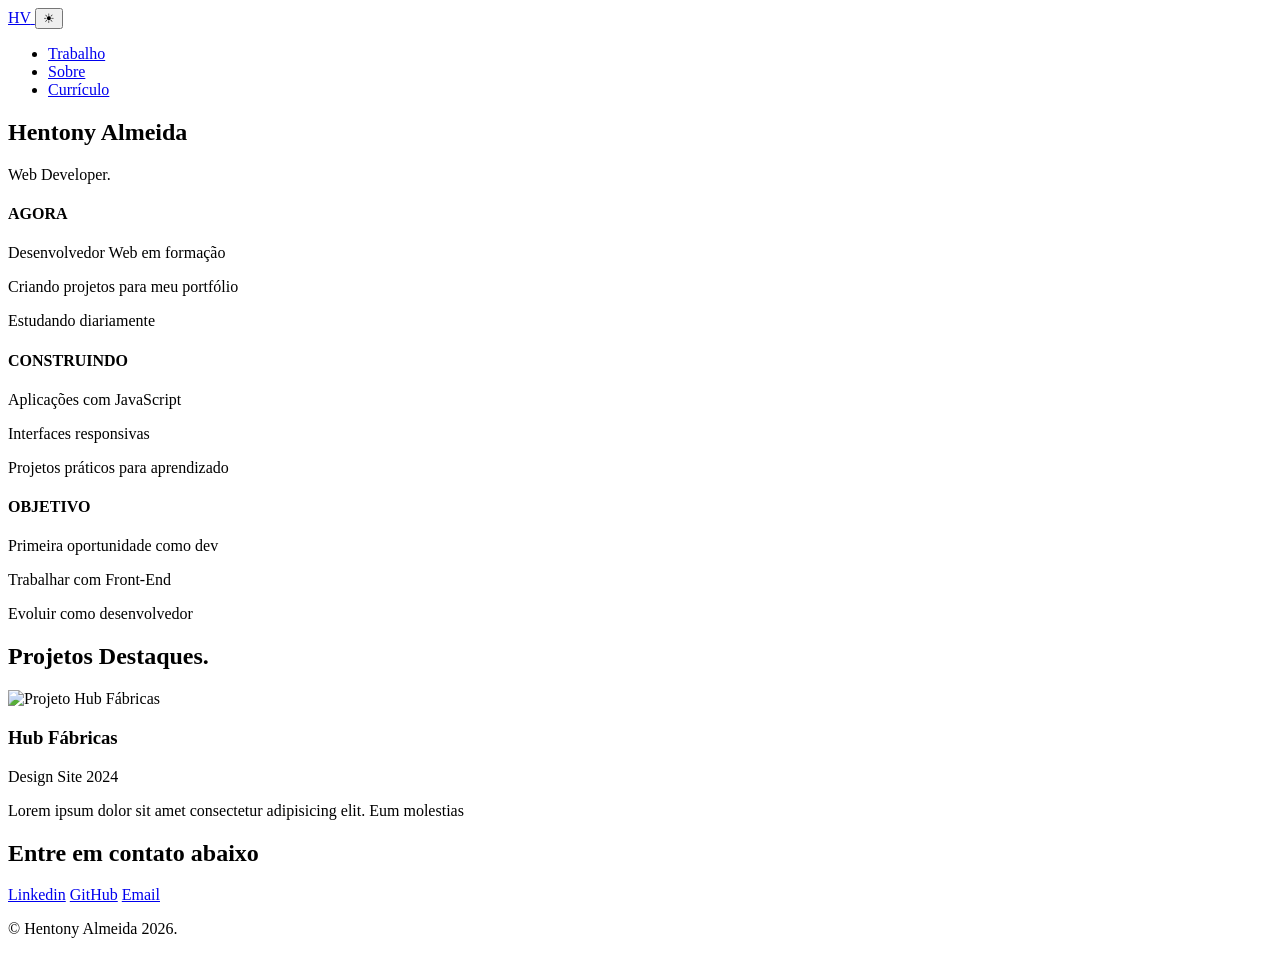
==== index.html @ 545539e0 "alteração contato" ====
<!DOCTYPE html>
<html lang="pt-br">
<head>
<meta charset="UTF-8">
<meta name="viewport" content="width=device-width, initial-scale=1.0">
<link href="https://fonts.googleapis.com/css2?family=Inter:wght@300;400;500;600&display=swap" rel="stylesheet">
<link rel="stylesheet" href="style.css">

<title>#HentonyAlmeida</title>
</head>

<body>

<header class="header">

    <div class="logo">
        <a href="#HentonyAlmeida">
            <span class="logo-hv">HV</span>
        </a>

    <!-- Botão de tema -->
        <button id="theme-toggle" class="theme-toggle">
            ☀
        </button>
    </div>

    <!-- Menu -->
    <nav class="nav-container" id="menu">
        <ul class="nav-menu">
            <li><a href="#HentonyAlmeida">Trabalho</a></li>
            <li><a href="sobre.html">Sobre</a></li>
            <li><a href="#Curriculo">Currículo</a></li>
        </ul>
    </nav>

    <!-- Hora -->
    <div class="time" id="time"></div>

</header>

<div class="container">
  <!-- Seção Hero -->
  <section class="hero">
    <div class="hero-content">
      <h1 class="hero-name">Hentony Almeida</h1>
      <p class="hero-subtitle">Web Developer.</p>
    </div>
  </section>

  <!-- Seção Trajetória -->

  <section class="journey">

    <div class="journey-container">

      <div class="journey-col">
        <h4>AGORA</h4>
        <p>Desenvolvedor Web em formação</p>
        <p>Criando projetos para meu portfólio</p>
        <p>Estudando diariamente</p>
      </div>

      <div class="journey-col">
        <h4>CONSTRUINDO</h4>
        <p>Aplicações com JavaScript</p>
        <p>Interfaces responsivas</p>
        <p>Projetos práticos para aprendizado</p>
      </div>

      <div class="journey-col">
        <h4>OBJETIVO</h4>
        <p>Primeira oportunidade como dev</p>
        <p>Trabalhar com Front-End</p>
        <p>Evoluir como desenvolvedor</p>
      </div>

    </div>

  </section>

  <!-- Seção Projetos -->

  <section class="projects">

    <div class="projects-title">
      <h1>Projetos Destaques.</h1>
    </div>

    <!-- Projeto 1 -->
    <div class="project-card">
      <div class="project-media">
          <img src="hub_fabricas.png" alt="Projeto Hub Fábricas">
      </div>

      <div class="project-info">
        <div class="project-header">
          <h3>Hub Fábricas</h3>

          <div class="tags">
            <span>Design</span>
            <span>Site</span>
            <span>2024</span>
          </div>
        </div>

        <p>
          Lorem ipsum dolor sit amet consectetur adipisicing elit. Eum molestias
        </p>
      </div>
    </div>

  </section>

  <section class="contact">

    <div class="contact-title">
      <h2>Entre em contato abaixo</h2>
    </div>

    <div class="social-links">
      <a href="#">Linkedin</a>
      <a href="https://github.com/tonyhento" target="_blank" rel="noopener noreferrer">GitHub</a>
      <a href="https://mailto:silvahentony38@gmail.com?subject=Contato pelo Portfólio" target=""">Email</a>
    </div>

    <p class="copyright">© Hentony Almeida 2026.</p>

  </section>

</div>

<section class="content"></section>
<script src="script.js"></script>

</body>
</html>
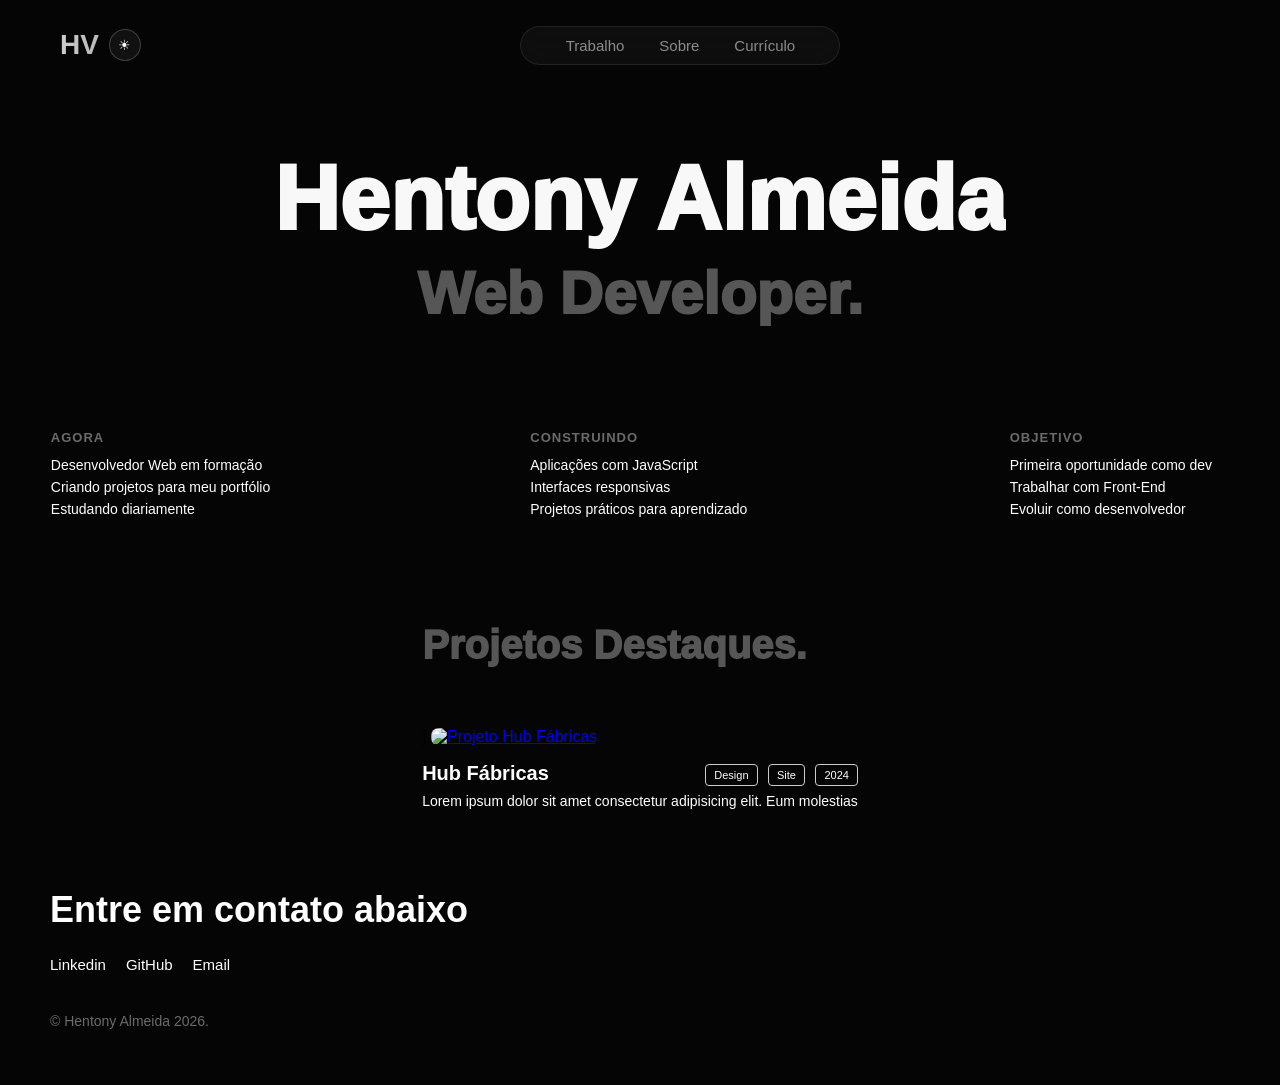
==== commit 0eab5acb: "UPDATE ADD PAGINA SOBRE PROJETO" ====
--- a/index.html
+++ b/index.html
@@ -1,12 +1,12 @@
 <!DOCTYPE html>
-<html lang="pt-br">
-<head>
-<meta charset="UTF-8">
-<meta name="viewport" content="width=device-width, initial-scale=1.0">
-<link href="https://fonts.googleapis.com/css2?family=Inter:wght@300;400;500;600&display=swap" rel="stylesheet">
-<link rel="stylesheet" href="style.css">
+  <html lang="pt-br">
+  <head>
+  <meta charset="UTF-8">
+  <meta name="viewport" content="width=device-width, initial-scale=1.0">
+  <link href="https://fonts.googleapis.com/css2?family=Inter:wght@300;400;500;600&display=swap" rel="stylesheet">
+  <link rel="stylesheet" href="style.css">
+  <title>HentonyAlmeida</title>
 
-<title>#HentonyAlmeida</title>
 </head>
 
 <body>
@@ -88,8 +88,10 @@
 
     <!-- Projeto 1 -->
     <div class="project-card">
-      <div class="project-media">
+      <div class="project-media">]
+        <a href="hub-fabricas.html" target="_parent">
           <img src="hub_fabricas.png" alt="Projeto Hub Fábricas">
+        </a>
       </div>
 
       <div class="project-info">
--- a/style.css
+++ b/style.css
@@ -0,0 +1,493 @@
+*{
+    margin:0;
+    padding:0;
+    box-sizing:border-box;
+}
+
+body{
+    padding-top:100px;
+    background:#050505;
+    font-family: Helvetica, Arial, sans-serif;
+}
+
+h5 {
+    font-family: 'Inter', sans-serif;
+    font-size: 2.5rem;
+    font-style: normal;
+    font-weight: 400;
+    line-height: 3rem;
+    letter-spacing: 0em;
+    text-align: left;
+    margin: 0 0 .5rem 0;
+    color: #fff;
+}
+
+/* HEADER */
+
+.header {
+    top:0;
+    width:100%;
+    height:90px;
+    display:flex;
+    z-index:1000;
+    padding:0 60px;
+    position:fixed;
+    align-items:center;
+    justify-content:space-between;
+}
+
+/* LOGO */
+
+.logo a {
+    text-decoration:none;
+}
+
+.logo {
+    display: flex;
+    font-size:28px;
+    font-weight:bold;
+    align-items: center;
+    gap: 10px;
+}
+
+.logo-hv {
+    background: linear-gradient(270deg, #cccccc, #ffffff, #999999, #cccccc);
+    background-size: 800% 800%;
+    background-clip: text;
+    -webkit-text-fill-color: transparent;
+    animation: gradientAnimation 8s ease infinite;
+}
+
+/* BOTÃO DARK/LIGHT */
+
+.theme-toggle {
+    width:32px;
+    height:32px;
+    border-radius:50%;
+    border:1px solid rgba(255,255,255,0.2);
+    background:rgba(255,255,255,0.05);
+    color:white;
+    cursor:pointer;
+    display:flex;
+    align-items:center;
+    justify-content:center;
+    font-size:14px;
+    transition:all .3s ease;
+}
+
+.theme-toggle:hover {
+    background:rgba(255,255,255,0.15);
+}
+
+/* BOTAO MODO CLARO */
+
+body.light-mode {
+    background:#ffffff;
+}
+
+body.light-mode .hero {
+    background:#ffffff;
+}
+
+body.light-mode .hero-content h1 {
+    background-color: #111;
+}
+
+body.light-mode .hero-content p {
+    color:#0505052a;
+}
+
+body.light-mode .nav-container {
+    background:rgba(0,0,0,0.04);
+    border:1px solid rgba(0,0,0,0.08);
+}
+
+body.light-mode .nav-menu a {
+    color:#444;
+}
+
+body.light-mode .nav-menu a:hover {
+    color:#000;
+}
+
+body.light-mode .time {
+    color:#444;
+}
+
+body.light-mode .theme-toggle {
+    color:#000;
+    border:1px solid rgba(0,0,0,0.2);
+}
+
+body.light-mode .project-header h3,
+body.light-mode .tags span {
+    color:#111;
+}
+
+body.light-mode .project-info p {
+    color: #05050581;
+}
+
+/* Animação do gradiente */
+@keyframes gradientAnimation {
+    0% { background-position: 0% 50%; }
+    50% { background-position: 100% 50%; }
+    100% { background-position: 0% 50%; }
+}
+
+/* NAV CONTAINER */
+
+.nav-container {
+    width:320px;
+    display:flex;
+    padding:10px 20px;
+    border-radius:50px;
+    align-items:center;
+    justify-content:space-between;
+    backdrop-filter: blur(12px);
+    background:rgba(255,255,255,0.04);
+    border:1px solid rgba(255,255,255,0.08);
+    transition:all 0.45s cubic-bezier(.4,0,.2,1);
+}
+
+/* MENU CENTRAL */
+.nav-menu {
+    display: flex;
+    list-style: none;
+    gap: 35px;
+    justify-content: center; /* centraliza horizontalmente */
+    flex: 1; /* ocupa todo espaço central */
+    transform: opacity 0.3s ease, transform 0.3s ease;
+}
+
+.nav-menu li {
+    display: flex;
+    align-items: center;
+}
+
+.nav-menu a {
+    font-size: 15px;
+    transition: 0.3s;
+    color: #8c8c8c;
+    text-decoration: none;
+}
+
+.nav-menu a:hover {
+    color: white;
+}
+
+/* TIME */
+
+.time {
+    font-size:14px;
+    color:#7a7a7a;
+}
+
+/* CONTAINER */
+
+.container {
+    display: block;
+    align-content: center;
+    margin: auto;
+    max-width: 1200px;
+    padding-bottom: 1rem;
+}
+
+/* Seção Hero */
+.hero {
+    width: 100%;
+    min-height: 30vh; /* altura menor, para ficar próximo ao menu */
+    display: flex;
+    justify-content: center;
+    align-items: flex-start; /* alinha no topo da seção */
+    text-align: center;
+    background: #050505;
+    padding: 2rem; /* mais espaço no topo */
+}
+
+.hero-content {
+    margin-top: 1rem; /* distância do menu */
+}
+
+.hero-content h1 {
+    font-size: 90px;
+    font-weight: 1000;
+    background-color: #f8f8f8;
+    background-size: 800% 800%;
+    background-clip: text;
+    -webkit-text-fill-color: transparent;
+    animation: gradientAnimation 8s ease infinite;
+    margin-bottom: 0.5rem;
+}
+
+.hero-content p {
+    font-size: 60px;
+    font-weight: 1000;
+    color: #6b6b6b;
+    opacity: 0.8;
+}
+
+/* SEÇÃO TRAJETÓRIA */
+
+.journey {
+    width:100%;
+    display:grid;
+    justify-content:center;
+    align-items: center;
+    padding: 60px 0;
+}
+
+.journey-container {
+    width:100%;
+    max-width:1200px;
+    display:grid;
+    grid-template-columns:repeat(3,1fr);
+    gap: 260px;
+}
+
+.journey-col h4{
+    font-size:13px;
+    letter-spacing:1px;
+    color:#6b6b6b;
+    margin-bottom:12px;
+}
+
+.journey-col p{
+    font-size:14px;
+    color:#ffffff;
+    margin-bottom:6px;
+}
+
+/* LIGHT MODE */
+
+body.light-mode .journey-col p{
+    color:#111;
+}
+
+body.light-mode .journey-col h4{
+    color:#666;
+}
+
+/* RESPONSIVO */
+
+@media (max-width:768px){
+
+    .journey-container{
+        grid-template-columns:1fr;
+        gap:40px;
+    }
+
+}
+
+/* Projetos */
+
+.projects {
+    display: grid;
+    max-width:1600px;
+    align-items: center;
+    justify-content: center;
+    margin: 0;
+    padding: 40px 10px;
+    gap:60px;
+}
+
+/* TITULO PROJETOS */
+
+.projects-title {
+    display:flex;
+    align-items:center;
+    gap:10px;
+}
+
+.projects-title h1 {
+    font-size: 40px;
+    font-weight: 1000;
+    color: #6b6b6b;
+    opacity: 0.8;
+}
+
+.projects-title h2 {
+    color: #6b6b6b;
+    opacity: 0,8;
+    font-family: 'Inter', sans-serif;
+    font-size: 2.5rem;
+    font-style: normal;
+    font-weight: 700;
+    line-height: 48px;
+    letter-spacing: 0em;
+    text-align: left;
+    margin: .5rem 0;
+}
+
+/* CARD PROJETOS */
+
+.project-card {
+    display:flex;
+    flex-direction:column;
+}
+
+.project-media img {
+    width: 100%;
+    height: auto;
+    border-radius: 8px;
+}
+
+.project-info {
+    margin-top:16px;
+}
+
+.project-header {
+    display:flex;
+    justify-content:space-between;
+    align-items:center;
+}
+
+.project-header h3 {
+    color: #fff;
+    font-size:20px;
+    font-weight:600;
+}
+
+.tags span {
+    color: #fff;
+    font-size:11px;
+    border:1px solid #ccc;
+    padding:4px 8px;
+    border-radius:4px;
+    margin-left:6px;
+}
+
+.project-info p {
+    margin-top:8px;
+    color:#fff;
+    font-size:14px;
+}
+
+@media (max-width:768px) {
+    .projects {
+        grid-template-columns:1fr;
+    }
+}
+
+/* CONTATO */
+
+.contact{
+    width:100%;
+    padding:40px 10px;
+}
+
+.contact-title{
+    display:flex;
+    align-items:center;
+}
+
+.contact-title h2{
+    font-size:36px;
+    color:#fff;
+}
+
+.social-links{
+    display:flex;
+    gap:20px;
+    margin:25px 0 40px;
+}
+
+.social-links a{
+    font-size:15px;
+    color:#fff;
+    text-decoration:none;
+    transition:0.3s;
+}
+
+.social-links a:hover{
+    opacity:0.7;
+}
+
+.copyright{
+    font-size:14px;
+    color:#6b6b6b;
+}
+
+
+
+/* ------------------------------------------------------------- */
+
+/* SEÇÃO ABOUT */
+
+.about {
+    display: flex;
+    align-items: center;
+    justify-content: space-between;
+    padding: 80px 0;
+    gap: 80px;
+}
+
+.about-intro {
+    max-width: 500px;
+}
+
+.about-intro h1 {
+    font-size: 64px;
+    color: #ffffff;
+    margin-bottom: 10px;
+}
+
+#apresentacao {
+    color: #6b6b6b;
+}
+
+#apresentacao-nome {
+    padding-bottom: 35px;
+}
+
+.about-intro p {
+    font-size: 16px;
+    color: #ffffff;
+    line-height: 1.7;
+}
+
+.about-me img {
+    width: 100%;
+    border-radius: 12px;
+    object-fit: cover;
+    box-shadow: 0 20px 40px rgba(122, 122, 122, 0.4);
+}
+
+@media (max-width: 900px) {
+
+.about {
+    flex-direction: column;
+    text-align: center;
+}
+
+.about-intro {
+    max-width: 100%;
+}
+
+}
+
+
+/* ------------------------------------------------------------- */
+
+/* ao clicar na imagem projeto hub fabricas */
+
+.prj-section {
+    display: flex;
+    flex-direction: row;
+    margin: 2rem 0;
+}
+
+.prj-subtitle {
+    width: 35%;
+    padding-right: 3rem;
+    display: block;
+    unicode-range: 3rem;
+    background-color: blue;
+}
+
+.prj-content {
+    width: 65%;
+    display: block;
+    color: #fff;
+    background-color: red;
+}
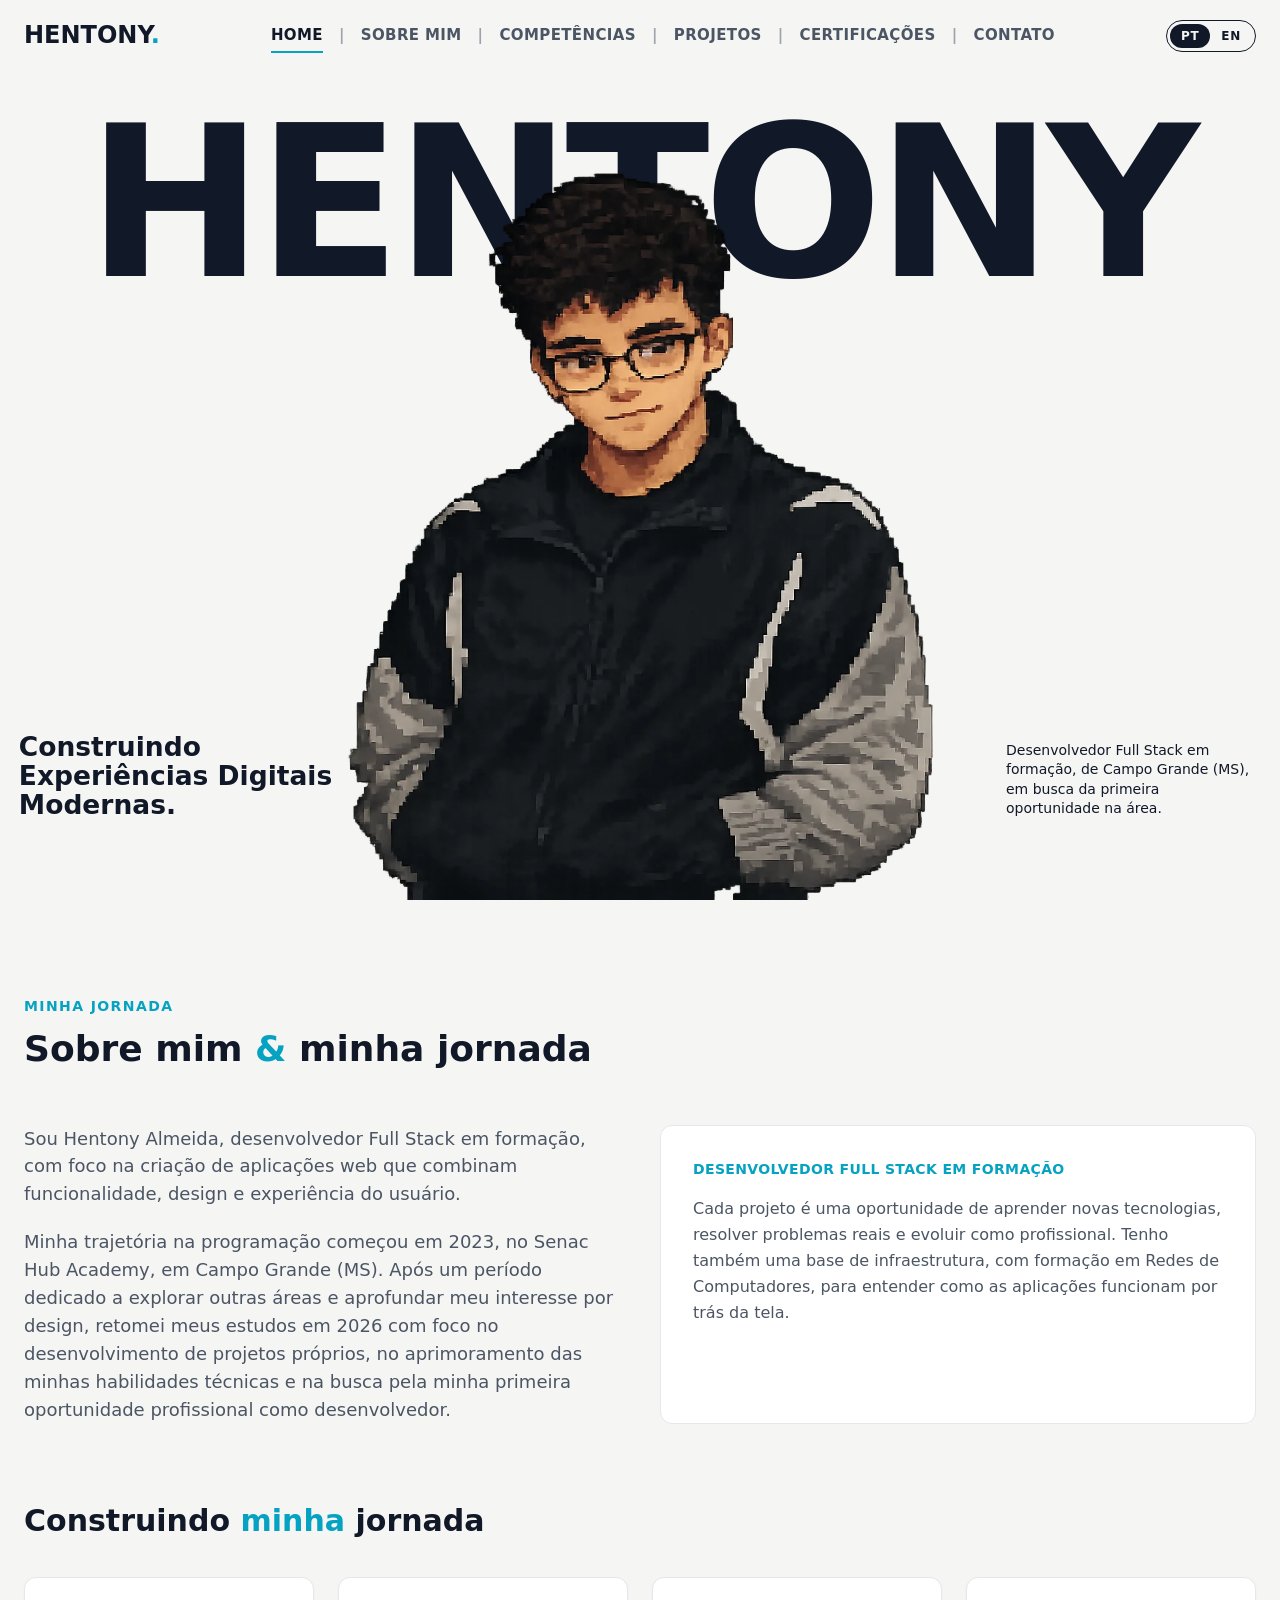
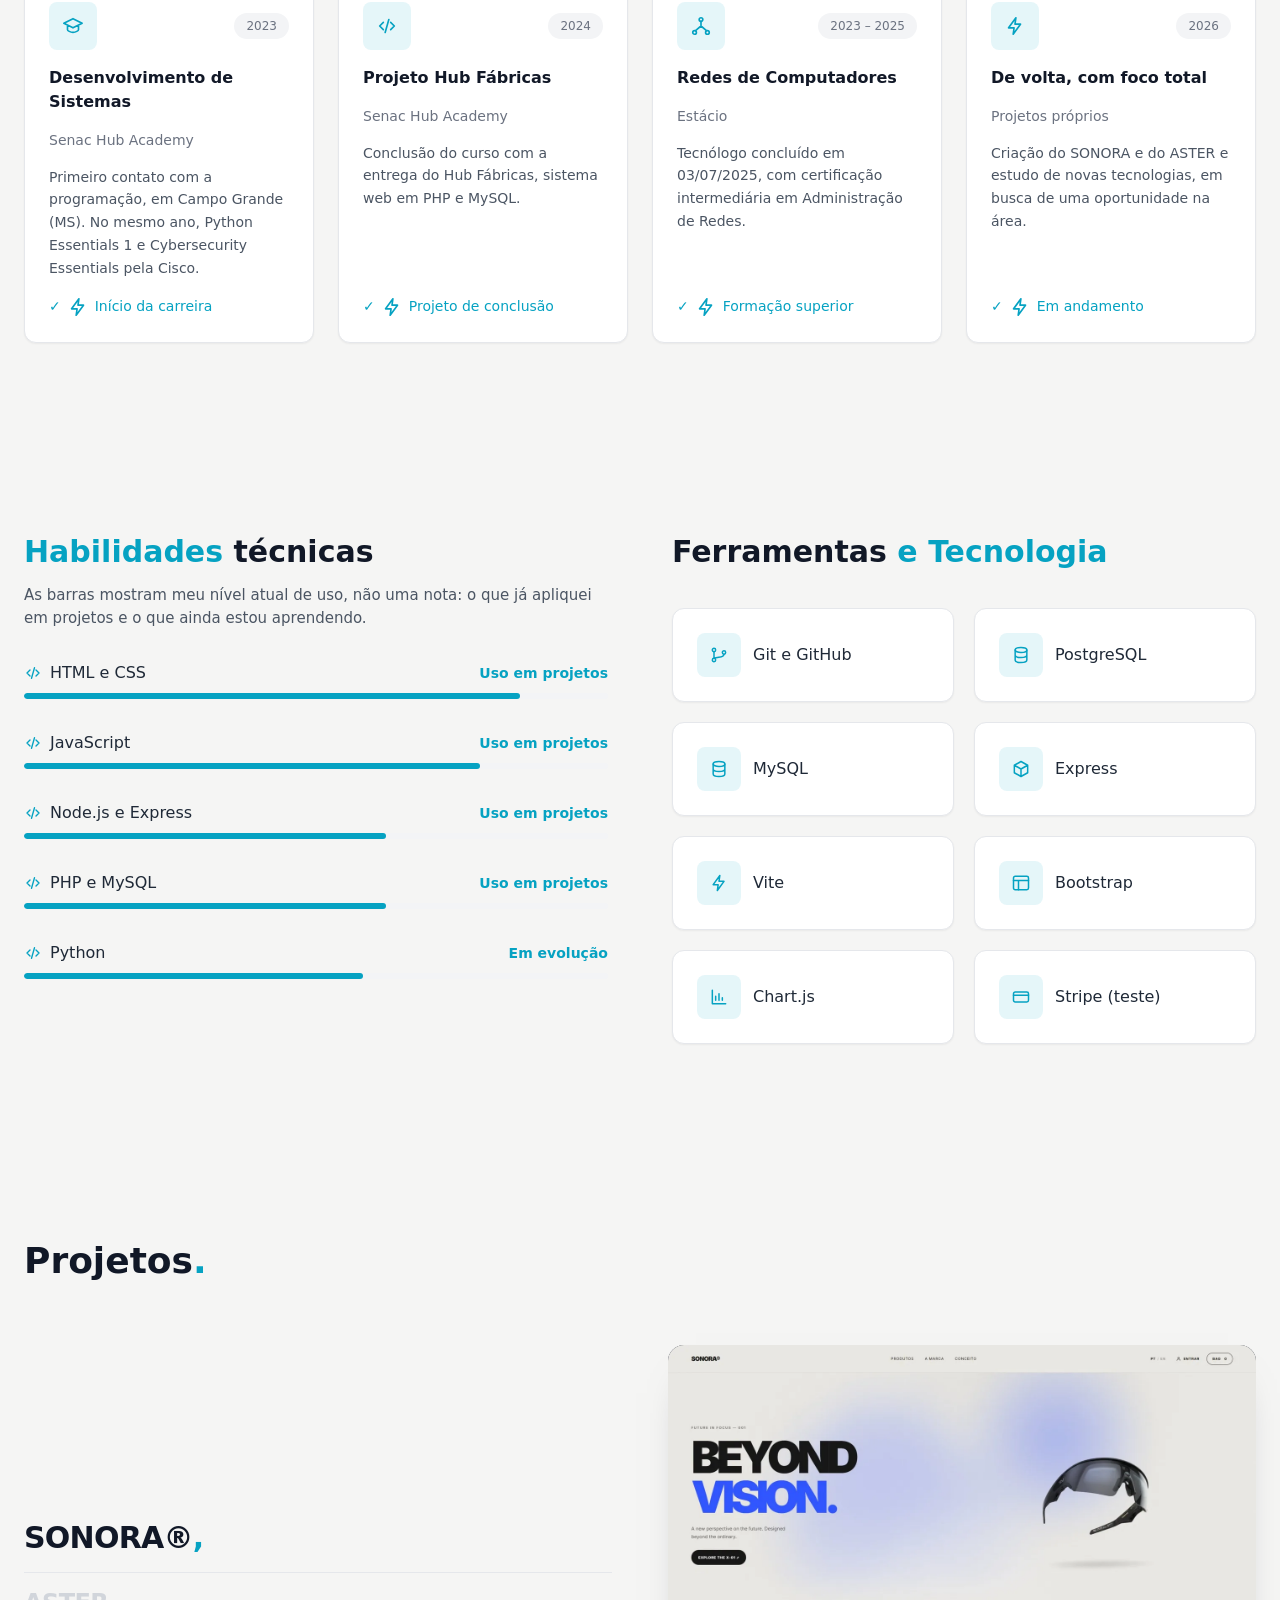
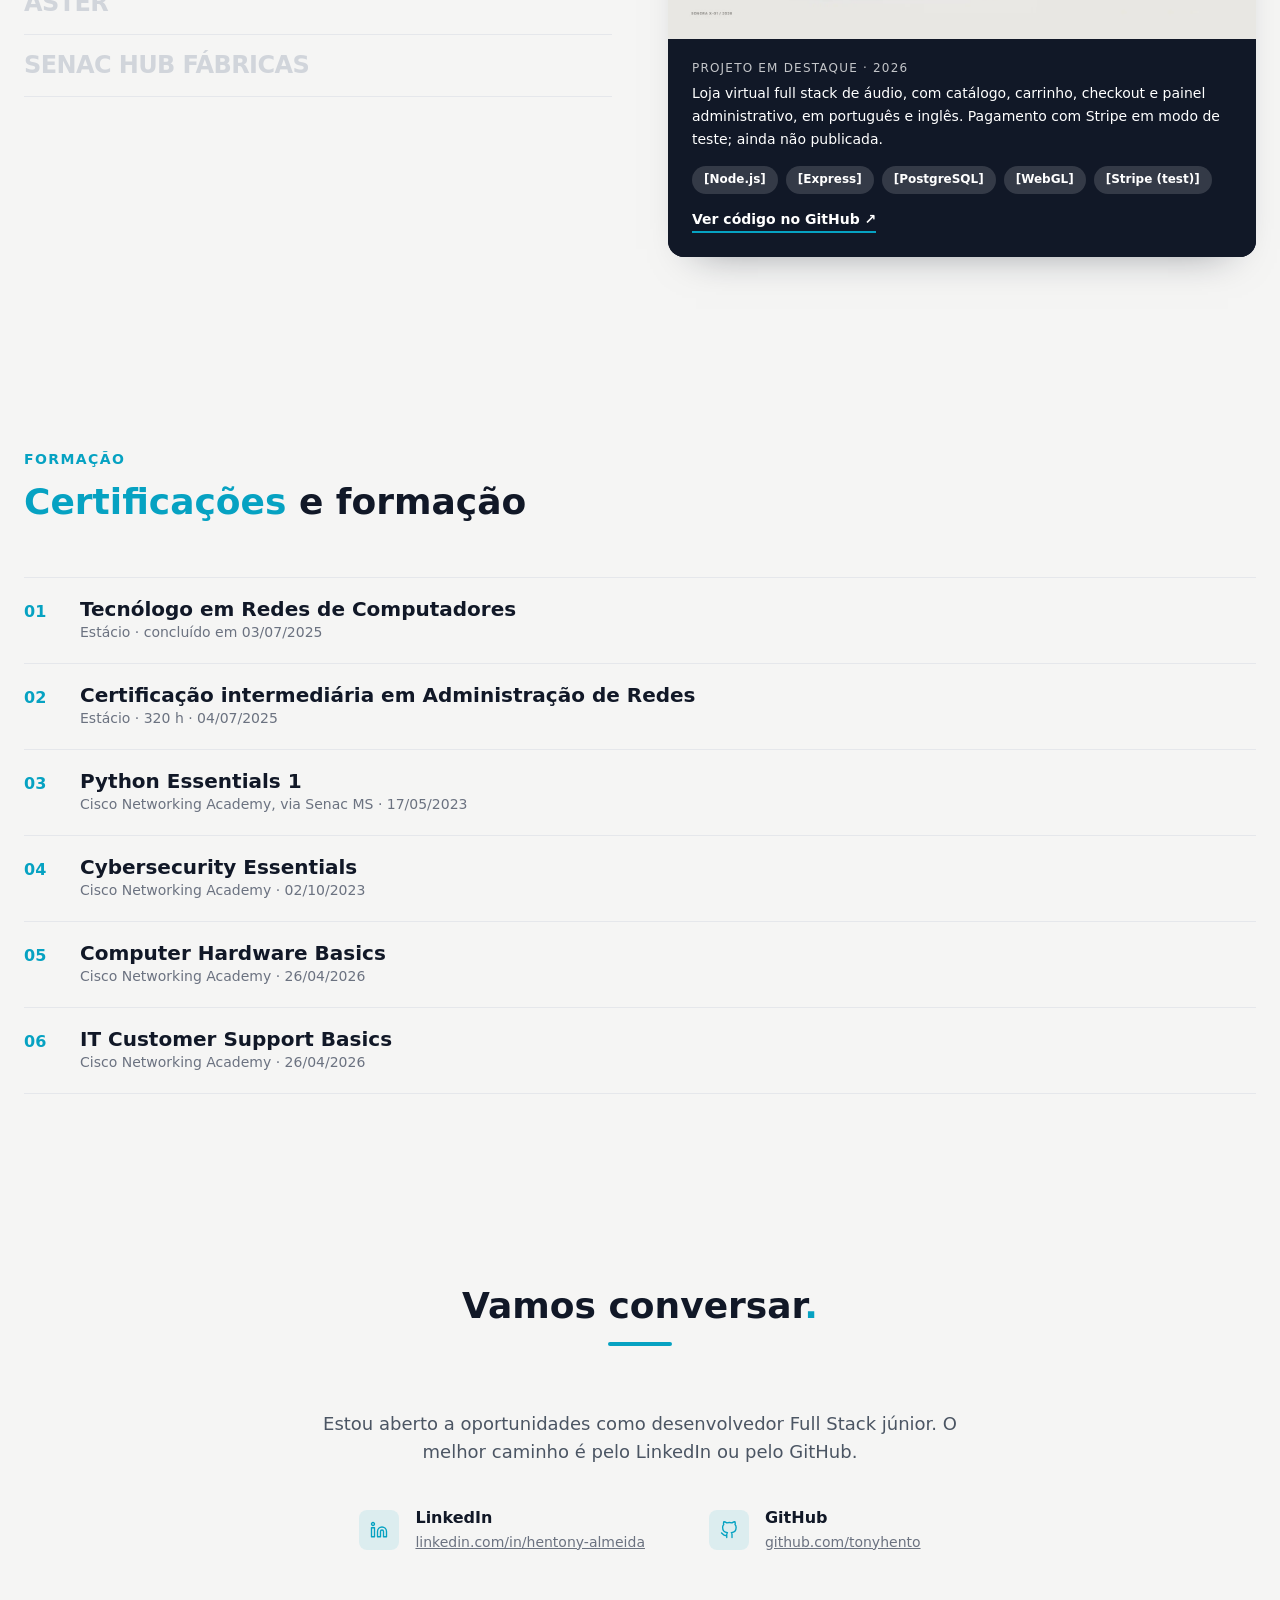
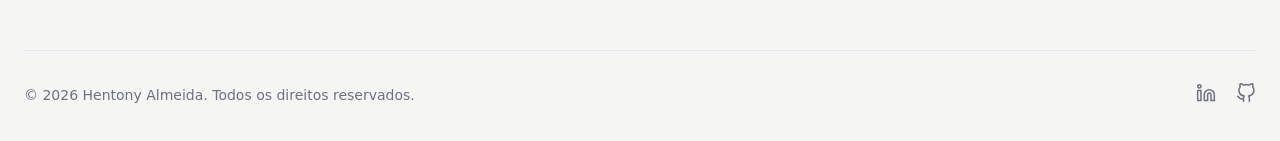
==== commit f2b2c55c: "Novo portfólio em HTML, CSS e JS" ====
--- a/index.html
+++ b/index.html
@@ -1,138 +1,160 @@
-<!DOCTYPE html>
-  <html lang="pt-br">
-  <head>
-  <meta charset="UTF-8">
-  <meta name="viewport" content="width=device-width, initial-scale=1.0">
-  <link href="https://fonts.googleapis.com/css2?family=Inter:wght@300;400;500;600&display=swap" rel="stylesheet">
+<!doctype html>
+<html lang="pt-BR">
+<head>
+  <meta charset="utf-8">
+  <meta name="viewport" content="width=device-width, initial-scale=1">
+  <title>Hentony Almeida — Desenvolvedor Full Stack em formação</title>
+  <meta name="description" content="Portfólio de Hentony Almeida, desenvolvedor Full Stack em formação: projetos SONORA, ASTER e Hub Fábricas, formação em Redes de Computadores e certificações.">
+  <meta name="theme-color" content="#f4f1ea">
+  <meta property="og:type" content="website">
+  <meta property="og:title" content="Hentony Almeida — Desenvolvedor Full Stack em formação">
+  <meta property="og:description" content="Aplicações modernas que unem design, performance e experiência do usuário.">
+  <meta property="og:image" content="assets/img/sonora-home.webp">
+  <link rel="icon" type="image/png" href="assets/img/favicon.png">
   <link rel="stylesheet" href="style.css">
-  <title>HentonyAlmeida</title>
+  <script src="i18n.js"></script>
+</head>
+<body class="i18n-pending">
+  <a class="skip" href="#sobre" data-i18n="skip">Pular para o conteúdo</a>
 
-</head>
+  <!-- ================= HERO ================= -->
+  <header class="topbar" id="topbar">
+    <a class="topbar__brand" href="#home">HENTONY<span>.</span></a>
+    <nav class="topbar__nav" id="sideNav" aria-label="Principal">
+      <a href="#home" data-i18n="nav.home">Home</a>
+      <a href="#sobre" data-i18n="side.about">Sobre mim</a>
+      <a href="#competencias" data-i18n="side.skills">Competências</a>
+      <a href="#projetos" data-i18n="side.projects">Projetos</a>
+      <a href="#certificacoes" data-i18n="side.certs">Certificações</a>
+      <a href="#contato" data-i18n="side.contact">Contato</a>
+    </nav>
+    <button class="lang" type="button" data-lang-switch aria-label="Mudar idioma / Change language">
+      <span data-lang="pt">PT</span><span data-lang="en">EN</span>
+    </button>
+    <button class="burger" id="burger" type="button" aria-label="Menu" aria-expanded="false" aria-controls="sideNav"><span></span><span></span><span></span></button>
+  </header>
+  <div class="scrim" id="scrim"></div>
 
-<body>
+  <section class="hero" id="home">
+    <h1 class="hero__name" aria-label="Hentony Almeida"><span aria-hidden="true">HENTONY</span></h1>
+    <img class="hero__photo" src="assets/img/portrait.webp" width="832" height="1024"
+         alt="Retrato em pixel art de Hentony Almeida" data-i18n-attr="alt:hero.alt" fetchpriority="high">
 
-<header class="header">
-
-    <div class="logo">
-        <a href="#HentonyAlmeida">
-            <span class="logo-hv">HV</span>
-        </a>
-
-    <!-- Botão de tema -->
-        <button id="theme-toggle" class="theme-toggle">
-            ☀
-        </button>
-    </div>
-
-    <!-- Menu -->
-    <nav class="nav-container" id="menu">
-        <ul class="nav-menu">
-            <li><a href="#HentonyAlmeida">Trabalho</a></li>
-            <li><a href="sobre.html">Sobre</a></li>
-            <li><a href="#Curriculo">Currículo</a></li>
-        </ul>
-    </nav>
-
-    <!-- Hora -->
-    <div class="time" id="time"></div>
-
-</header>
-
-<div class="container">
-  <!-- Seção Hero -->
-  <section class="hero">
-    <div class="hero-content">
-      <h1 class="hero-name">Hentony Almeida</h1>
-      <p class="hero-subtitle">Web Developer.</p>
-    </div>
+    <p class="hero__tagline" data-i18n-html="hero.tagline">Construindo<br>Experiências Digitais<br>Modernas.</p>
+    <p class="hero__sub" data-i18n="hero.sub">Desenvolvedor Full Stack em formação, de Campo Grande (MS), em busca da primeira oportunidade na área.</p>
   </section>
 
-  <!-- Seção Trajetória -->
+  <!-- ================= SIDEBAR + CONTEÚDO ================= -->
+  <div class="layout">
+    <main class="content">
 
-  <section class="journey">
+      <!-- SOBRE -->
+      <section class="sec" id="sobre" aria-labelledby="h-sobre">
+        <p class="eyebrow" data-i18n="about.eyebrow">MINHA JORNADA</p>
+        <h2 id="h-sobre"><span data-i18n="about.t1">Sobre mim</span> <em data-i18n="about.t2">&</em> <span data-i18n="about.t3">minha jornada</span></h2>
+        <div class="two">
+          <div>
+            <p data-i18n="about.p1">Sou Hentony Almeida, desenvolvedor Full Stack em formação, com foco na criação de aplicações web que combinam funcionalidade, design e experiência do usuário.</p>
+            <p data-i18n="about.p2">Minha trajetória na programação começou em 2023, no Senac Hub Academy, em Campo Grande (MS). Após um período dedicado a explorar outras áreas e aprofundar meu interesse por design, retomei meus estudos em 2026 com foco no desenvolvimento de projetos próprios, no aprimoramento das minhas habilidades técnicas e na busca pela minha primeira oportunidade profissional como desenvolvedor.</p>
+          </div>
+          <aside class="hl">
+            <p class="hl__k" data-i18n="about.hlk">DESENVOLVEDOR FULL STACK EM FORMAÇÃO</p>
+            <p data-i18n="about.hlv">Cada projeto é uma oportunidade de aprender novas tecnologias, resolver problemas reais e evoluir como profissional. Tenho também uma base de infraestrutura, com formação em Redes de Computadores, para entender como as aplicações funcionam por trás da tela.</p>
+          </aside>
+        </div>
 
-    <div class="journey-container">
+        <h3 class="sub"><span data-i18n="journey.h1">Construindo</span> <em data-i18n="journey.h2">minha</em> <span data-i18n="journey.h3">jornada</span></h3>
+        <ol class="jgrid">
+          <li class="jcard"><div class="jcard__top"><span class="ibox"><svg class="ic" viewBox="0 0 24 24" aria-hidden="true"><path d="m2 9 10-5 10 5-10 5zM6 11v5c0 1 3 3 6 3s6-2 6-3v-5"/></svg></span><span class="pill">2023</span></div><h4 data-i18n="journey.t1">Desenvolvimento de Sistemas</h4><p class="jcard__org" data-i18n="journey.o1">Senac Hub Academy</p><p data-i18n="journey.d1">Primeiro contato com a programação, em Campo Grande (MS). No mesmo ano, Python Essentials 1 e Cybersecurity Essentials pela Cisco.</p><p class="jcard__tag"><svg class="ic" viewBox="0 0 24 24" aria-hidden="true"><path d="M13 3 5 14h6l-1 7 8-11h-6z"/></svg><span data-i18n="journey.g1">Início da carreira</span></p></li>
+          <li class="jcard"><div class="jcard__top"><span class="ibox"><svg class="ic" viewBox="0 0 24 24" aria-hidden="true"><path d="m8 8-4 4 4 4M16 8l4 4-4 4M14 5l-4 14"/></svg></span><span class="pill">2024</span></div><h4 data-i18n="journey.t2">Projeto Hub Fábricas</h4><p class="jcard__org" data-i18n="journey.o2">Senac Hub Academy</p><p data-i18n="journey.d2">Conclusão do curso com a entrega do Hub Fábricas, sistema web em PHP e MySQL.</p><p class="jcard__tag"><svg class="ic" viewBox="0 0 24 24" aria-hidden="true"><path d="M13 3 5 14h6l-1 7 8-11h-6z"/></svg><span data-i18n="journey.g2">Projeto de conclusão</span></p></li>
+          <li class="jcard"><div class="jcard__top"><span class="ibox"><svg class="ic" viewBox="0 0 24 24" aria-hidden="true"><circle cx="12" cy="5" r="2"/><circle cx="5" cy="19" r="2"/><circle cx="19" cy="19" r="2"/><path d="M12 7v5M12 12l-6 5M12 12l6 5"/></svg></span><span class="pill">2023 – 2025</span></div><h4 data-i18n="journey.t3">Redes de Computadores</h4><p class="jcard__org" data-i18n="journey.o3">Estácio</p><p data-i18n="journey.d3">Tecnólogo concluído em 03/07/2025, com certificação intermediária em Administração de Redes.</p><p class="jcard__tag"><svg class="ic" viewBox="0 0 24 24" aria-hidden="true"><path d="M13 3 5 14h6l-1 7 8-11h-6z"/></svg><span data-i18n="journey.g3">Formação superior</span></p></li>
+          <li class="jcard"><div class="jcard__top"><span class="ibox"><svg class="ic" viewBox="0 0 24 24" aria-hidden="true"><path d="M13 3 5 14h6l-1 7 8-11h-6z"/></svg></span><span class="pill">2026</span></div><h4 data-i18n="journey.t4">De volta, com foco total</h4><p class="jcard__org" data-i18n="journey.o4">Projetos próprios</p><p data-i18n="journey.d4">Criação do SONORA e do ASTER e estudo de novas tecnologias, em busca de uma oportunidade na área.</p><p class="jcard__tag"><svg class="ic" viewBox="0 0 24 24" aria-hidden="true"><path d="M13 3 5 14h6l-1 7 8-11h-6z"/></svg><span data-i18n="journey.g4">Em andamento</span></p></li>
+        </ol>
+      </section>
 
-      <div class="journey-col">
-        <h4>AGORA</h4>
-        <p>Desenvolvedor Web em formação</p>
-        <p>Criando projetos para meu portfólio</p>
-        <p>Estudando diariamente</p>
-      </div>
-
-      <div class="journey-col">
-        <h4>CONSTRUINDO</h4>
-        <p>Aplicações com JavaScript</p>
-        <p>Interfaces responsivas</p>
-        <p>Projetos práticos para aprendizado</p>
-      </div>
-
-      <div class="journey-col">
-        <h4>OBJETIVO</h4>
-        <p>Primeira oportunidade como dev</p>
-        <p>Trabalhar com Front-End</p>
-        <p>Evoluir como desenvolvedor</p>
-      </div>
-
-    </div>
-
-  </section>
-
-  <!-- Seção Projetos -->
-
-  <section class="projects">
-
-    <div class="projects-title">
-      <h1>Projetos Destaques.</h1>
-    </div>
-
-    <!-- Projeto 1 -->
-    <div class="project-card">
-      <div class="project-media">]
-        <a href="hub-fabricas.html" target="_parent">
-          <img src="hub_fabricas.png" alt="Projeto Hub Fábricas">
-        </a>
-      </div>
-
-      <div class="project-info">
-        <div class="project-header">
-          <h3>Hub Fábricas</h3>
-
-          <div class="tags">
-            <span>Design</span>
-            <span>Site</span>
-            <span>2024</span>
+      <!-- COMPETÊNCIAS -->
+      <section class="sec" id="competencias" aria-labelledby="h-comp">
+        <div class="skillcols">
+          <div>
+            <h2 id="h-comp"><em data-i18n="skills.h1">Habilidades</em> <span data-i18n="skills.h2">técnicas</span></h2>
+            <p class="muted small" data-i18n="skills.intro">As barras mostram meu nível atual de uso, não uma nota: o que já apliquei em projetos e o que ainda estou aprendendo.</p>
+            <ul class="bars">
+              <li class="bar" style="--w:85%"><div class="bar__h"><svg class="ic" viewBox="0 0 24 24" aria-hidden="true"><path d="m8 8-4 4 4 4M16 8l4 4-4 4M14 5l-4 14"/></svg><span>HTML e CSS</span><em data-i18n="skills.l1">Uso em projetos</em></div><div class="bar__t"><i></i></div></li>
+              <li class="bar" style="--w:78%"><div class="bar__h"><svg class="ic" viewBox="0 0 24 24" aria-hidden="true"><path d="m8 8-4 4 4 4M16 8l4 4-4 4M14 5l-4 14"/></svg><span>JavaScript</span><em data-i18n="skills.l1">Uso em projetos</em></div><div class="bar__t"><i></i></div></li>
+              <li class="bar" style="--w:62%"><div class="bar__h"><svg class="ic" viewBox="0 0 24 24" aria-hidden="true"><path d="m8 8-4 4 4 4M16 8l4 4-4 4M14 5l-4 14"/></svg><span>Node.js e Express</span><em data-i18n="skills.l1">Uso em projetos</em></div><div class="bar__t"><i></i></div></li>
+              <li class="bar" style="--w:62%"><div class="bar__h"><svg class="ic" viewBox="0 0 24 24" aria-hidden="true"><path d="m8 8-4 4 4 4M16 8l4 4-4 4M14 5l-4 14"/></svg><span>PHP e MySQL</span><em data-i18n="skills.l1">Uso em projetos</em></div><div class="bar__t"><i></i></div></li>
+              <li class="bar" style="--w:58%"><div class="bar__h"><svg class="ic" viewBox="0 0 24 24" aria-hidden="true"><path d="m8 8-4 4 4 4M16 8l4 4-4 4M14 5l-4 14"/></svg><span>Python</span><em data-i18n="skills.l2">Em evolução</em></div><div class="bar__t"><i></i></div></li>
+              <li class="bar" style="--w:50%"><div class="bar__h"><svg class="ic" viewBox="0 0 24 24" aria-hidden="true"><path d="m8 8-4 4 4 4M16 8l4 4-4 4M14 5l-4 14"/></svg><span>React</span><em data-i18n="skills.l2">Em evolução</em></div><div class="bar__t"><i></i></div></li>
+            </ul>
+          </div>
+          <div>
+            <h2><span data-i18n="tools.h1">Ferramentas</span> <em data-i18n="tools.h2">e</em> <em data-i18n="tools.h3">Tecnologia</em></h2>
+            <ul class="toolgrid">
+              <li><span class="ibox"><svg class="ic" viewBox="0 0 24 24" aria-hidden="true"><circle cx="6" cy="6" r="2"/><circle cx="6" cy="18" r="2"/><circle cx="18" cy="9" r="2"/><path d="M6 8v8M18 11c0 4-6 3-12 5"/></svg></span><span>Git e GitHub</span></li><li><span class="ibox"><svg class="ic" viewBox="0 0 24 24" aria-hidden="true"><ellipse cx="12" cy="6" rx="7" ry="3"/><path d="M5 6v12c0 1.7 3 3 7 3s7-1.3 7-3V6M5 12c0 1.7 3 3 7 3s7-1.3 7-3"/></svg></span><span>PostgreSQL</span></li><li><span class="ibox"><svg class="ic" viewBox="0 0 24 24" aria-hidden="true"><ellipse cx="12" cy="6" rx="7" ry="3"/><path d="M5 6v12c0 1.7 3 3 7 3s7-1.3 7-3V6M5 12c0 1.7 3 3 7 3s7-1.3 7-3"/></svg></span><span>MySQL</span></li><li><span class="ibox"><svg class="ic" viewBox="0 0 24 24" aria-hidden="true"><path d="m12 3 8 4.5v9L12 21l-8-4.5v-9zM12 12l8-4.5M12 12v9M12 12 4 7.5"/></svg></span><span>Express</span></li>
+              <li><span class="ibox"><svg class="ic" viewBox="0 0 24 24" aria-hidden="true"><path d="M13 3 5 14h6l-1 7 8-11h-6z"/></svg></span><span>Vite</span></li><li><span class="ibox"><svg class="ic" viewBox="0 0 24 24" aria-hidden="true"><rect x="3" y="4" width="18" height="16" rx="2"/><path d="M3 9h18M9 9v11"/></svg></span><span>Bootstrap</span></li><li><span class="ibox"><svg class="ic" viewBox="0 0 24 24" aria-hidden="true"><path d="M4 20V4M4 20h16M8 16v-5M12 16V8M16 16v-3"/></svg></span><span>Chart.js</span></li><li><span class="ibox"><svg class="ic" viewBox="0 0 24 24" aria-hidden="true"><rect x="3" y="6" width="18" height="12" rx="2"/><path d="M3 10h18"/></svg></span><span>Stripe (teste)</span></li>
+            </ul>
           </div>
         </div>
+      </section>
 
-        <p>
-          Lorem ipsum dolor sit amet consectetur adipisicing elit. Eum molestias
-        </p>
-      </div>
-    </div>
+      <!-- PROJETOS -->
+      <section class="sec" id="projetos" aria-labelledby="h-proj">
+        <h2 id="h-proj"><span data-i18n="projects.h1">Projetos</span><em>.</em></h2>
+        <div class="pshow">
+          <ul class="plist">
+            <li><button type="button" class="pitem is-active" data-p="0" aria-controls="ps0">SONORA®</button></li>
+            <li><button type="button" class="pitem" data-p="1" aria-controls="ps1">ASTER</button></li>
+            <li><button type="button" class="pitem" data-p="2" aria-controls="ps2">SENAC Hub Fábricas</button></li>
+          </ul>
+          <div class="pstage">
+            <figure class="pslide is-active" id="ps0" data-p="0">
+              <img src="assets/img/sonora-home.webp" width="1400" height="700" alt="Página inicial do SONORA" data-i18n-attr="alt:projects.sonora.alt1">
+              <figcaption class="pcard"><p class="pcard__k" data-i18n="projects.sonora.k">Projeto em destaque · 2026</p><p data-i18n="p.sonora.d">Loja virtual full stack de áudio, com catálogo, carrinho, checkout e painel administrativo, em português e inglês. Pagamento com Stripe em modo de teste; ainda não publicada.</p><ul class="ptags"><li>Node.js</li><li>Express</li><li>PostgreSQL</li><li>WebGL</li><li>Stripe (test)</li></ul><a class="pcard__link" href="https://github.com/tonyhento/sonora" target="_blank" rel="noopener noreferrer" data-i18n="projects.repo">Ver código no GitHub ↗</a></figcaption>
+            </figure>
+            <figure class="pslide" id="ps1" data-p="1">
+              <div class="art art--aster" role="img" aria-label="ASTER" data-i18n-attr="aria-label:projects.aster.alt"><span>aster</span></div>
+              <figcaption class="pcard"><p class="pcard__k" data-i18n="projects.aster.k">Rede social · estudo</p><p data-i18n="p.aster.d">Rede social com feed, postagens, perfis e envio de avatar. Roda localmente e é um projeto de aprendizado.</p><ul class="ptags"><li>React 19</li><li>Vite</li><li>PHP</li><li>PostgreSQL</li></ul></figcaption>
+            </figure>
+            <figure class="pslide" id="ps2" data-p="2">
+              <img src="assets/img/hub-fabricas.webp" width="1200" height="615" loading="lazy" alt="Página inicial do site Hub Fábricas" data-i18n-attr="alt:projects.hub.alt">
+              <figcaption class="pcard"><p class="pcard__k" data-i18n="projects.hub.k">Projeto de conclusão · 2024</p><p data-i18n="p.hub.d">Sistema web do curso de Desenvolvimento de Sistemas do Senac Hub Academy, com área administrativa, gráficos e PDF. Repositório privado.</p><ul class="ptags"><li>PHP</li><li>MySQL</li><li>Bootstrap</li><li>Chart.js</li></ul></figcaption>
+            </figure>
+          </div>
+        </div>
+      </section>
 
-  </section>
+      <!-- CERTIFICAÇÕES -->
+      <section class="sec" id="certificacoes" aria-labelledby="h-cert">
+        <p class="eyebrow" data-i18n="certs.eyebrow">FORMAÇÃO</p>
+        <h2 id="h-cert"><em data-i18n="certs.h1">Certificações</em> <span data-i18n="certs.h2">e formação</span></h2>
+        <ol class="certs">
+          <li><span>01</span><div><h3 data-i18n="certs.c1">Tecnólogo em Redes de Computadores</h3><p data-i18n="certs.c1d">Estácio · concluído em 03/07/2025</p></div></li>
+          <li><span>02</span><div><h3 data-i18n="certs.c2">Certificação intermediária em Administração de Redes</h3><p data-i18n="certs.c2d">Estácio · 320 h · 04/07/2025</p></div></li>
+          <li><span>03</span><div><h3>Python Essentials 1</h3><p data-i18n="certs.c3d">Cisco Networking Academy, via Senac MS · 17/05/2023</p></div></li>
+          <li><span>04</span><div><h3>Cybersecurity Essentials</h3><p data-i18n="certs.c4d">Cisco Networking Academy · 02/10/2023</p></div></li>
+          <li><span>05</span><div><h3>Computer Hardware Basics</h3><p data-i18n="certs.c5d">Cisco Networking Academy · 26/04/2026</p></div></li>
+          <li><span>06</span><div><h3>IT Customer Support Basics</h3><p data-i18n="certs.c6d">Cisco Networking Academy · 26/04/2026</p></div></li>
+        </ol>
+      </section>
 
-  <section class="contact">
+      <!-- CONTATO -->
+      <section class="sec sec--contact" id="contato" aria-labelledby="h-cont">
+        <h2 id="h-cont" class="center"><span data-i18n="contact.h1">Vamos conversar</span><em>.</em></h2>
+        <span class="uline" aria-hidden="true"></span>
+        <p class="clead" data-i18n="contact.lead">Estou aberto a oportunidades como desenvolvedor Full Stack júnior. O melhor caminho é pelo LinkedIn ou pelo GitHub.</p>
+        <ul class="cinfo">
+          <li><svg class="ic" viewBox="0 0 24 24" aria-hidden="true"><path d="M16 8a6 6 0 0 1 6 6v7h-4v-7a2 2 0 0 0-4 0v7h-4v-7a6 6 0 0 1 6-6zM2 9h4v12H2zM4 2a2 2 0 1 1 0 4 2 2 0 0 1 0-4z"/></svg><div><strong>LinkedIn</strong><a href="https://www.linkedin.com/in/hentony-almeida" target="_blank" rel="noopener noreferrer">linkedin.com/in/hentony-almeida</a></div></li>
+          <li><svg class="ic" viewBox="0 0 24 24" aria-hidden="true"><path d="M9 19c-5 1.5-5-2.5-7-3m14 6v-3.87a3.4 3.4 0 0 0-.94-2.61c3.14-.35 6.44-1.54 6.44-7A5.4 5.4 0 0 0 20 4.77 5.07 5.07 0 0 0 19.91 1S18.73.65 16 2.48a13.4 13.4 0 0 0-7 0C6.27.65 5.09 1 5.09 1A5.07 5.07 0 0 0 5 4.77a5.4 5.4 0 0 0-1.5 3.78c0 5.42 3.3 6.61 6.44 7A3.4 3.4 0 0 0 9 18.13V22"/></svg><div><strong>GitHub</strong><a href="https://github.com/tonyhento" target="_blank" rel="noopener noreferrer">github.com/tonyhento</a></div></li>
+        </ul>
+      </section>
 
-    <div class="contact-title">
-      <h2>Entre em contato abaixo</h2>
-    </div>
+      <footer class="foot">
+        <p>© <span id="year">2026</span> Hentony Almeida. <span data-i18n="footer.rights">Todos os direitos reservados.</span></p>
+        <p class="foot__ic"><a href="https://www.linkedin.com/in/hentony-almeida" target="_blank" rel="noopener noreferrer" aria-label="LinkedIn"><svg class="ic" viewBox="0 0 24 24" aria-hidden="true"><path d="M16 8a6 6 0 0 1 6 6v7h-4v-7a2 2 0 0 0-4 0v7h-4v-7a6 6 0 0 1 6-6zM2 9h4v12H2zM4 2a2 2 0 1 1 0 4 2 2 0 0 1 0-4z"/></svg></a><a href="https://github.com/tonyhento" target="_blank" rel="noopener noreferrer" aria-label="GitHub"><svg class="ic" viewBox="0 0 24 24" aria-hidden="true"><path d="M9 19c-5 1.5-5-2.5-7-3m14 6v-3.87a3.4 3.4 0 0 0-.94-2.61c3.14-.35 6.44-1.54 6.44-7A5.4 5.4 0 0 0 20 4.77 5.07 5.07 0 0 0 19.91 1S18.73.65 16 2.48a13.4 13.4 0 0 0-7 0C6.27.65 5.09 1 5.09 1A5.07 5.07 0 0 0 5 4.77a5.4 5.4 0 0 0-1.5 3.78c0 5.42 3.3 6.61 6.44 7A3.4 3.4 0 0 0 9 18.13V22"/></svg></a></p>
+      </footer>
+    </main>
+  </div>
 
-    <div class="social-links">
-      <a href="#">Linkedin</a>
-      <a href="https://github.com/tonyhento" target="_blank" rel="noopener noreferrer">GitHub</a>
-      <a href="https://mailto:silvahentony38@gmail.com?subject=Contato pelo Portfólio" target=""">Email</a>
-    </div>
-
-    <p class="copyright">© Hentony Almeida 2026.</p>
-
-  </section>
-
-</div>
-
-<section class="content"></section>
-<script src="script.js"></script>
-
+  <script src="script.js"></script>
 </body>
-</html>+</html>
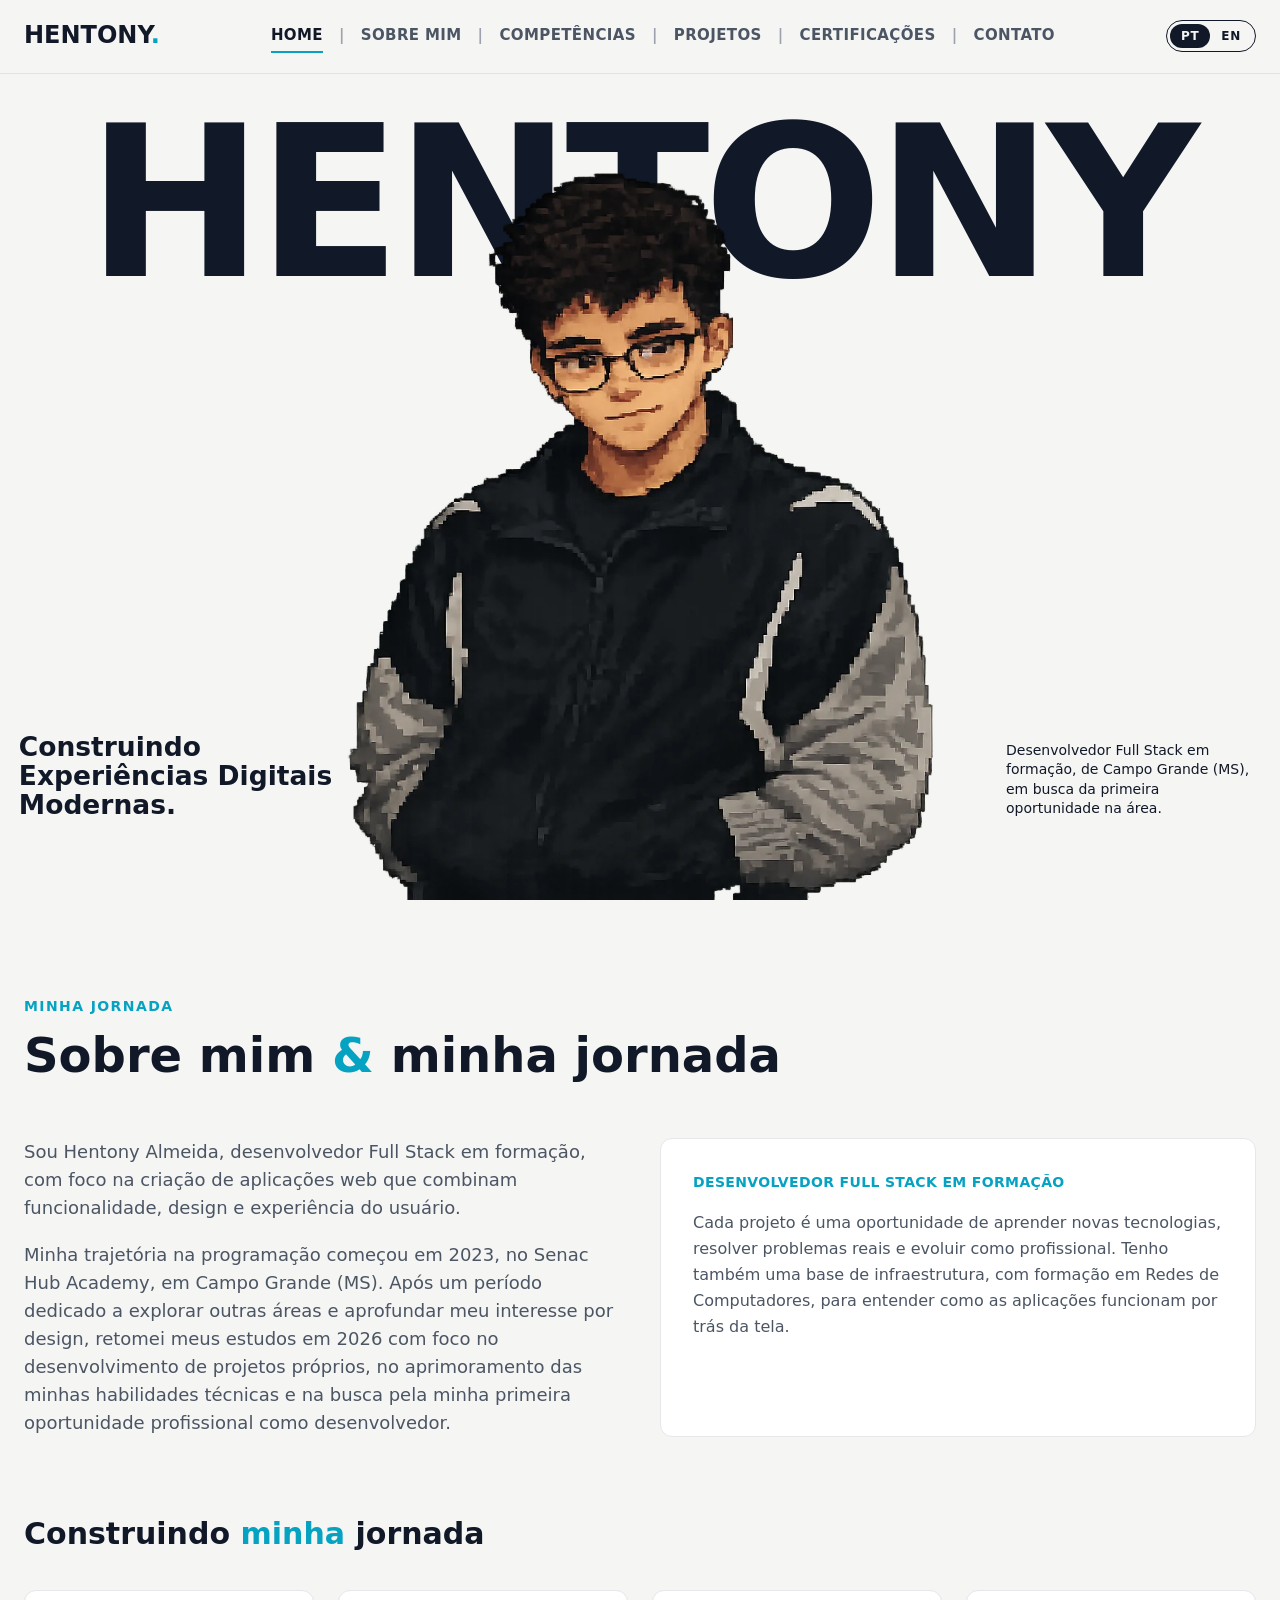
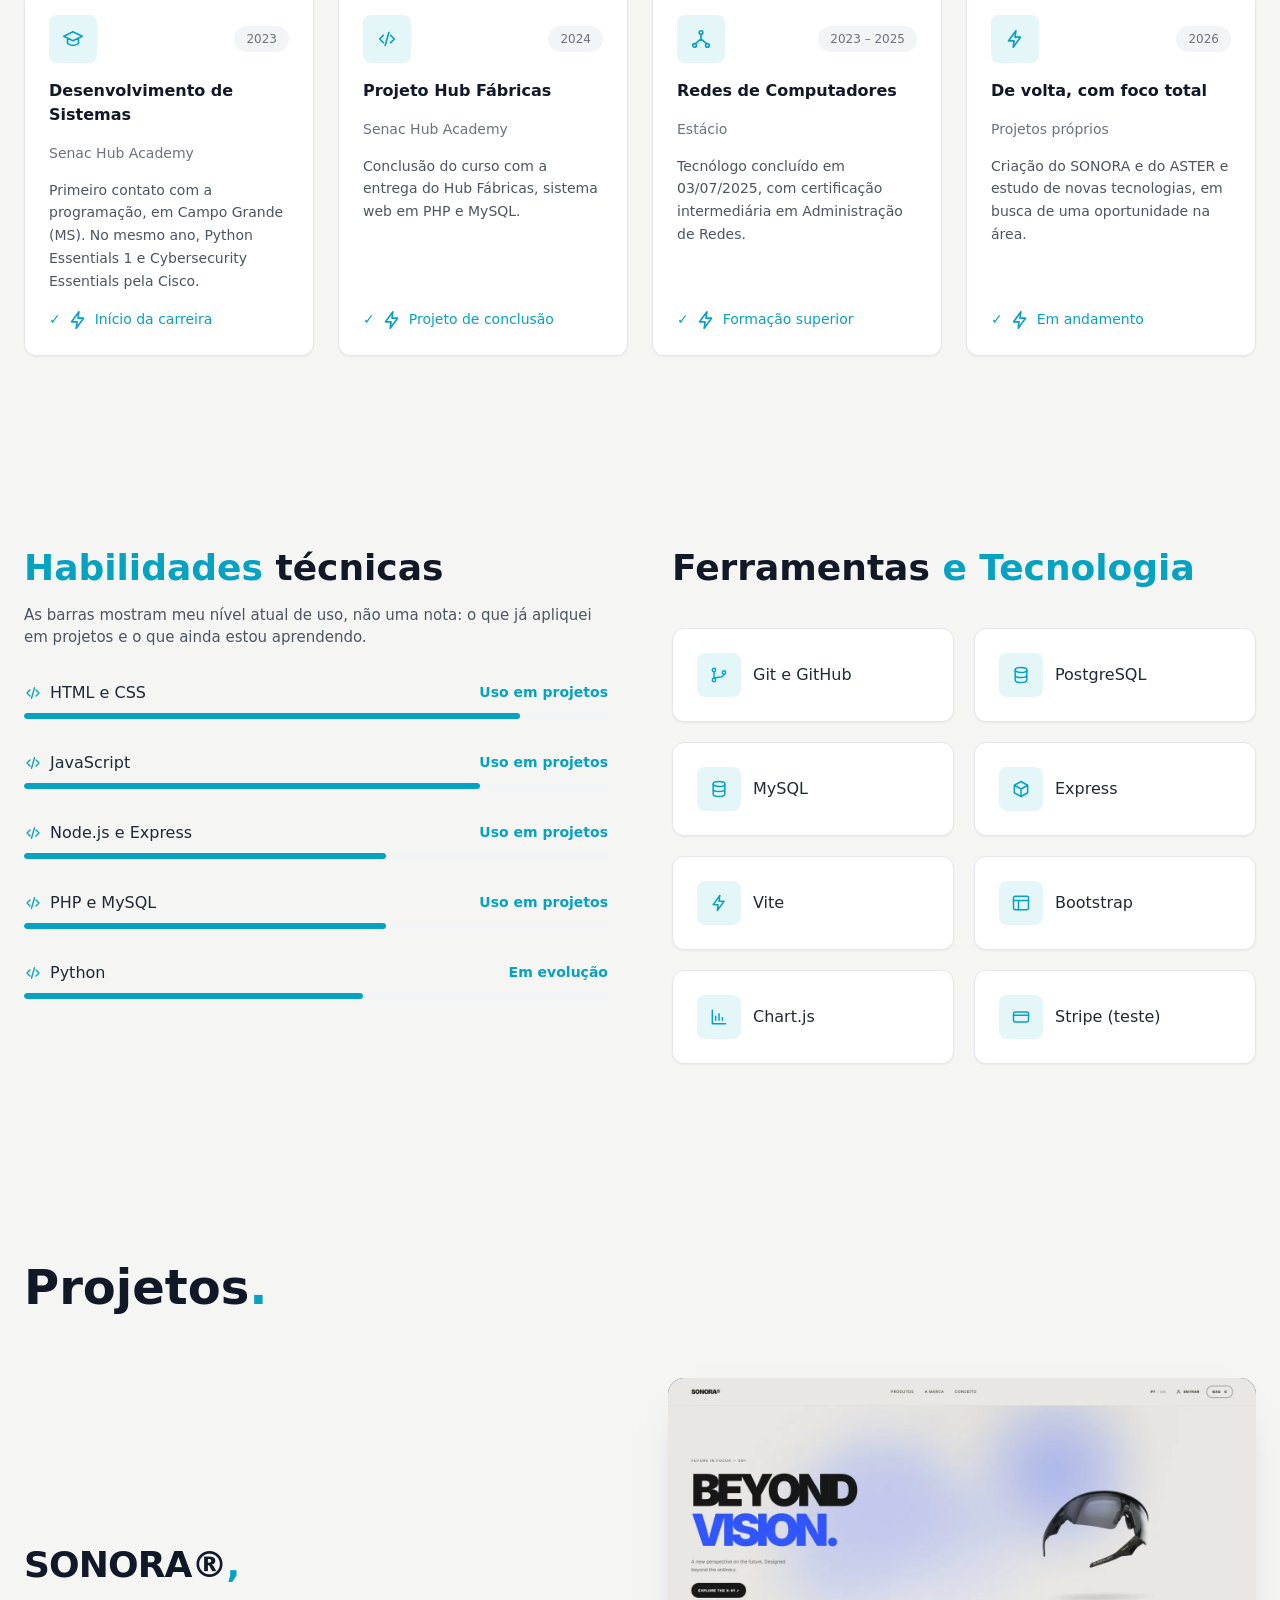
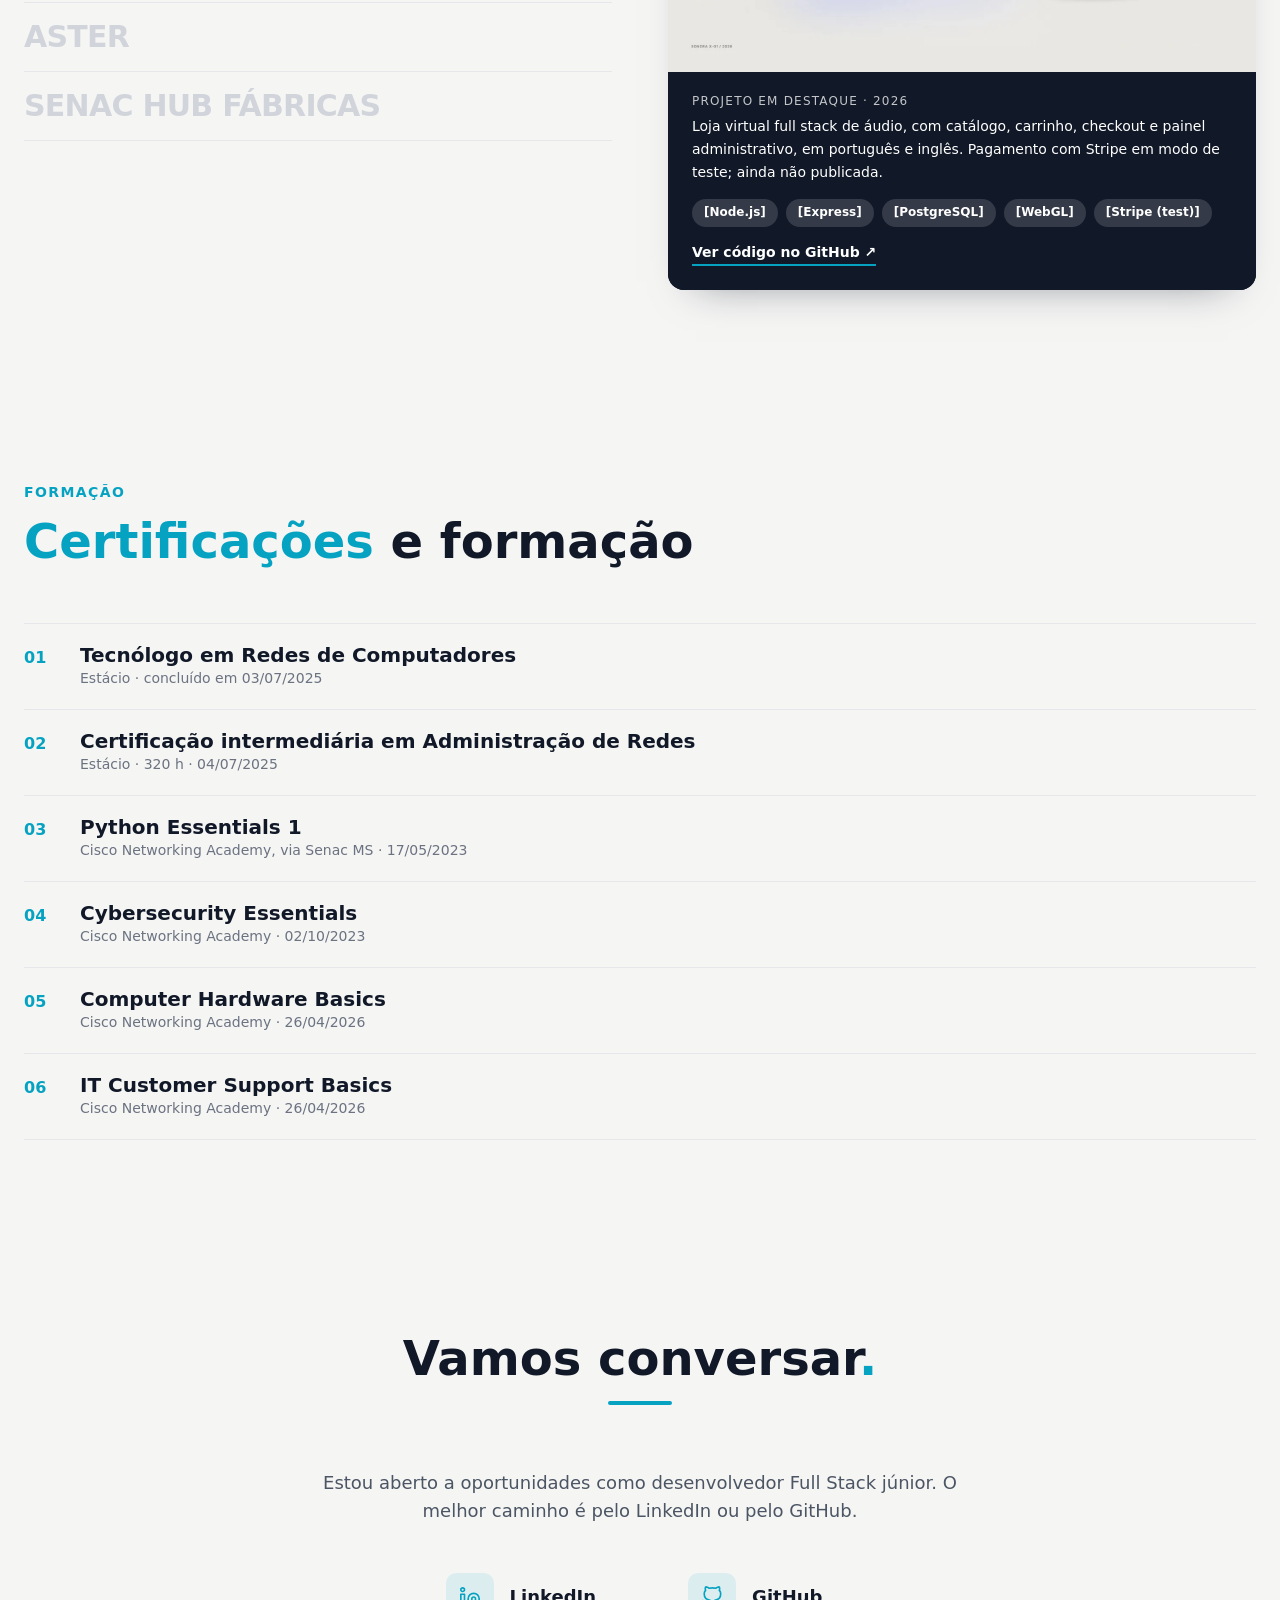
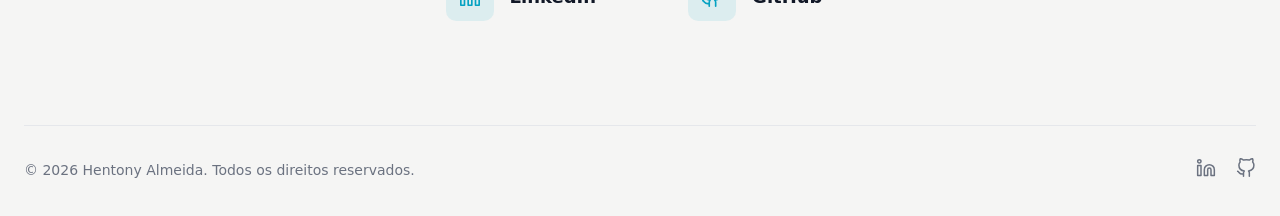
==== commit 8f40c9ba: "Topbar branca sólida e links de contato clicáveis" ====
--- a/index.html
+++ b/index.html
@@ -143,8 +143,8 @@
         <span class="uline" aria-hidden="true"></span>
         <p class="clead" data-i18n="contact.lead">Estou aberto a oportunidades como desenvolvedor Full Stack júnior. O melhor caminho é pelo LinkedIn ou pelo GitHub.</p>
         <ul class="cinfo">
-          <li><svg class="ic" viewBox="0 0 24 24" aria-hidden="true"><path d="M16 8a6 6 0 0 1 6 6v7h-4v-7a2 2 0 0 0-4 0v7h-4v-7a6 6 0 0 1 6-6zM2 9h4v12H2zM4 2a2 2 0 1 1 0 4 2 2 0 0 1 0-4z"/></svg><div><strong>LinkedIn</strong><a href="https://www.linkedin.com/in/hentony-almeida" target="_blank" rel="noopener noreferrer">linkedin.com/in/hentony-almeida</a></div></li>
-          <li><svg class="ic" viewBox="0 0 24 24" aria-hidden="true"><path d="M9 19c-5 1.5-5-2.5-7-3m14 6v-3.87a3.4 3.4 0 0 0-.94-2.61c3.14-.35 6.44-1.54 6.44-7A5.4 5.4 0 0 0 20 4.77 5.07 5.07 0 0 0 19.91 1S18.73.65 16 2.48a13.4 13.4 0 0 0-7 0C6.27.65 5.09 1 5.09 1A5.07 5.07 0 0 0 5 4.77a5.4 5.4 0 0 0-1.5 3.78c0 5.42 3.3 6.61 6.44 7A3.4 3.4 0 0 0 9 18.13V22"/></svg><div><strong>GitHub</strong><a href="https://github.com/tonyhento" target="_blank" rel="noopener noreferrer">github.com/tonyhento</a></div></li>
+          <li><a class="clink" href="https://www.linkedin.com/in/hentony-almeida" target="_blank" rel="noopener noreferrer" aria-label="LinkedIn"><svg class="ic" viewBox="0 0 24 24" aria-hidden="true"><path d="M16 8a6 6 0 0 1 6 6v7h-4v-7a2 2 0 0 0-4 0v7h-4v-7a6 6 0 0 1 6-6zM2 9h4v12H2zM4 2a2 2 0 1 1 0 4 2 2 0 0 1 0-4z"/></svg><span>LinkedIn</span></a></li>
+          <li><a class="clink" href="https://github.com/tonyhento" target="_blank" rel="noopener noreferrer" aria-label="GitHub"><svg class="ic" viewBox="0 0 24 24" aria-hidden="true"><path d="M9 19c-5 1.5-5-2.5-7-3m14 6v-3.87a3.4 3.4 0 0 0-.94-2.61c3.14-.35 6.44-1.54 6.44-7A5.4 5.4 0 0 0 20 4.77 5.07 5.07 0 0 0 19.91 1S18.73.65 16 2.48a13.4 13.4 0 0 0-7 0C6.27.65 5.09 1 5.09 1A5.07 5.07 0 0 0 5 4.77a5.4 5.4 0 0 0-1.5 3.78c0 5.42 3.3 6.61 6.44 7A3.4 3.4 0 0 0 9 18.13V22"/></svg><span>GitHub</span></a></li>
         </ul>
       </section>
 
